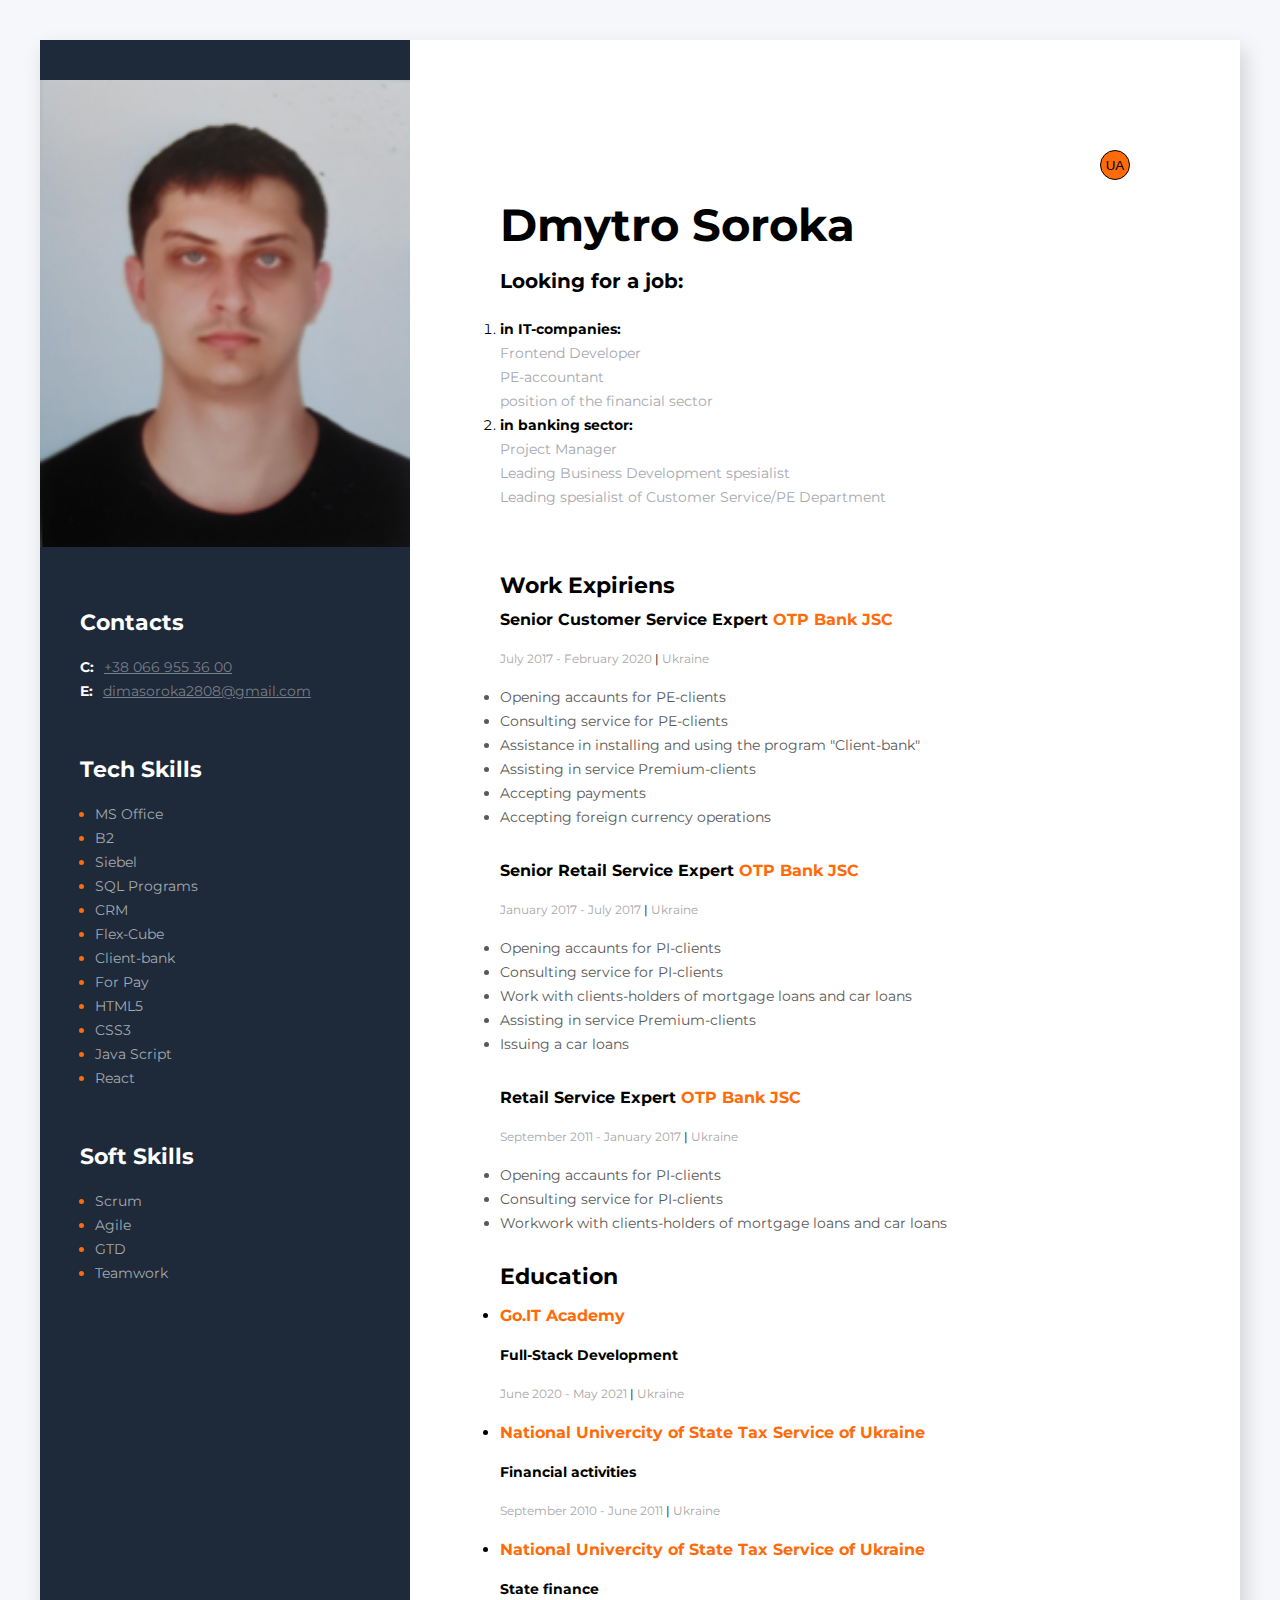
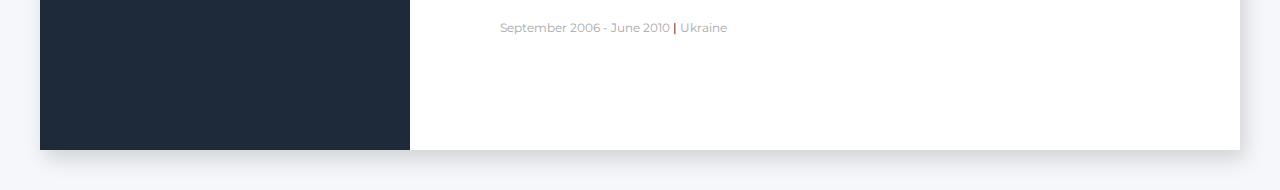
==== enIndex.html @ b2e7a2bf "March 2021 version" ====
<!DOCTYPE html>
<html lang="en">
<head>
    <meta charset="UTF-8">
    <meta name="viewport" content="width=device-width, initial-scale=1.0">
    <title>My resume</title>
    <link rel="stylesheet" href="./css/style.css">
    <link rel="stylesheet" href="https://fonts.googleapis.com/css2?family=Montserrat:wght@400;700&display=swap" rel="stylesheet">
</head>
<body>
    <!--main cintainer-->
    <div class="wrapper">
        <aside class="sidebar">
            <img class="my-photo" src="./img/my-photo.bmp" alt="My photo">

            <!--contacts container-->
            <div class="contacts-container">
                <h3 class="contacts-title"> Contacts</h3>
                <div>
                    <span class="contacts-link-type">C:</span><a class="contacts-link" href="tel:+380669553600">+38 066 955 36 00</a>
                </div>
                <div>
                    <span class="contacts-link-type">E:</span><a class="contacts-link" href="mailto:dimasoroka2808@gmail.com">dimasoroka2808@gmail.com</a>
                </div>                
            </div>

            <!--tech skills container-->
            <div class="tech-skills-container">
                <h3 class="tech-skills-title">Tech Skills</h3>
                <ul>
                    <li class="tech-skills-item">
                        <span class="tech-skills-text">MS Office</span>
                    </li>
                    <li class="tech-skills-item">
                        <span class="tech-skills-text">B2</span>
                    </li>
                    <li class="tech-skills-item">
                        <span class="tech-skills-text">Siebel</span>
                    </li>
                    <li class="tech-skills-item">
                        <span class="tech-skills-text">SQL Programs</span>
                    </li>
                    <li class="tech-skills-item">
                        <span class="tech-skills-text">CRM</span>
                    </li>
                    <li class="tech-skills-item">
                        <span class="tech-skills-text">Flex-Cube</span>
                    </li>
                    <li class="tech-skills-item">
                        <span class="tech-skills-text">Client-bank</span>
                    </li>
                    <li class="tech-skills-item">
                        <span class="tech-skills-text">For Pay</span>
                    </li>
                    <li class="tech-skills-item">
                        <span class="tech-skills-text">HTML5</span>
                    </li>
                    <li class="tech-skills-item">
                        <span class="tech-skills-text">CSS3</span>
                    </li>
                    <li class="tech-skills-item">
                        <span class="tech-skills-text">Java Script</span>
                    </li>
                    <li class="tech-skills-item">
                        <span class="tech-skills-text">React</span>
                    </li>
                </ul>
            </div>

            <!--soft skills container-->
            <div class="soft-skills-container">
                <h3 class="soft-skill-title">
                    <span>Soft Skills</span>
                </h3>
                <ul>
                    <li class="soft-skills-item">
                        <span class="soft-skills-text">Scrum</span>
                    </li>
                    <li class="soft-skills-item">
                        <span class="soft-skills-text">Agile</span>
                    </li>
                    <li class="soft-skills-item">
                        <span class="soft-skills-text">GTD</span>
                    </li>
                    <li class="soft-skills-item">
                        <span class="soft-skills-text">Teamwork</span>
                    </li>
                </ul>
            </div>
        </aside>

        <!--about me container-->
        <div class="about-me-container">
            <div class="button-container">
                <button type="button" class="button">
                    <a class="button-link" href="./index.html">UA</a>
                </button> 
            </div>
            <!--about me main info-->
            <div class="info-container">
                <h1 class="name">Dmytro Soroka</h1>

                <h3 class="discription-title">Looking for a job:</h3>
                <ol class="discription">
                    <li>
                        <h4>in IT-companies:</h4>
                        <ul class="discription-item">
                            <li>Frontend Developer</li>
                            <li>PE-accountant</li>
                            <li>position of the financial sector</li>
                        </ul>
                    </li>
                    <li>
                        <h4>in banking sector:</h4>
                        <ul class="discription-item">
                            <li>Project Manager</li>
                            <li>Leading Business Development spesialist</li>
                            <li>Leading spesialist of Customer Service/PE Department</li>
                        </ul>
                    </li>
                </ol>
            </div>

            <!--work expiriens-->
            <div>
                <h3 class="about-me-title">Work Expiriens</h3>

                <!--3rd position-->
                <div>
                    <h4 class="professional-title">Senior Customer Service Expert <span class="profession-company">OTP Bank JSC</span></h4>
                    <span class="profession-time">
                        July 2017 - February 2020 <span class="profession-divider"> | </span> Ukraine
                    </span>

                    <ul class="profession-duties">
                        <li class="profession-duties-items">Opening accaunts for PE-clients</li>
                        <li class="profession-duties-items">Consulting service for PE-clients</li>
                        <li class="profession-duties-items">Assistance in installing and using the program "Client-bank"</li>
                        <li class="profession-duties-items">Assisting in service Premium-clients</li>                        
                        <li class="profession-duties-items">Accepting payments</li>
                        <li class="profession-duties-items">Accepting foreign currency operations</li>
                    </ul>
                </div>

                <!--2nd position-->
                <div>
                    <h4 class="professional-title">Senior Retail Service Expert <span class="profession-company">OTP Bank JSC</span></h4>
                    <span class="profession-time">
                        January 2017 - July 2017 <span class="profession-divider"> | </span>Ukraine
                    </span>

                    <ul class="profession-duties">
                        <li class="profession-duties-items">Opening accaunts for PI-clients</li>
                        <li class="profession-duties-items">Consulting service for PI-clients</li>
                        <li class="profession-duties-items">Work with clients-holders of mortgage loans and car loans</li>
                        <li class="profession-duties-items">Assisting in service Premium-clients</li>
                        <li class="profession-duties-items">Issuing a car loans</li>
                    </ul>
                </div>

                <!--1st position-->
                <div>
                    <h4 class="professional-title">Retail Service Expert <span class="profession-company">OTP Bank JSC</span></h4>
                    <span class="profession-time">
                        September 2011 - January 2017 <span class="profession-divider"> | </span>Ukraine
                    </span>

                    <ul class="profession-duties">
                        <li class="profession-duties-items">Opening accaunts for PI-clients</li>
                        <li class="profession-duties-items">Consulting service for PI-clients</li>
                        <li class="profession-duties-items">Workwork with clients-holders of mortgage loans and car loans</li>
                    </ul>
                </div>

                <!--education-->
                <div>
                    <h3 class="about-me-title">Education</h3>                    
                    <ul>
                        <li>
                            <h4 class="education-title">Go.IT Academy</h4>
                            <p class="education-specialization">Full-Stack Development</p>
                            <span class="profession-time">
                                June 2020 - May 2021 <span class="profession-divider"> | </span> Ukraine
                            </span>
                        </li>
                        <li>                                      
                            <h4 class="education-title">National Univercity of State Tax Service of Ukraine</h4>
                            <p class="education-specialization">Financial activities</p>
                            <span class="profession-time">
                                September 2010 - June 2011 <span class="profession-divider"> | </span> Ukraine
                            </span>
                        </li>
                        <li>
                            <h4 class="education-title">National Univercity of State Tax Service of Ukraine</h4>
                            <p class="education-specialization">State finance</p>
                            <span class="profession-time">
                                September 2006 - June 2010 <span class="profession-divider"> | </span> Ukraine
                            </span>
                        </li>  
                    </ul>
                </div>
            </div>
        </div>
    </div>

</body>
</html>
---- css/style.css ----
* {
  padding: 0;
  margin: 0;
  box-sizing: border-box;
}

body {
  background: #f5f7fa;
  padding-left: 20px;
  padding-right: 20px;
  padding-top: 40px;
  padding-bottom: 40px;
  font-family: Montserrat;
}

.wrapper {
  background: #ffffff;
  display: flex;
  max-width: 1200px;
  margin: 0 auto;
  box-shadow: 5px 9px 20px rgba(0, 0, 0, 0.15);
}

.sidebar {
  background: #1e2939;
  width: 370px;
  padding-top: 40px;
  padding-bottom: 40px;
}

.my-photo {
  width: 370px;
}

.contacts-container {
  margin-top: 60px;
  margin-left: 40px;
  margin-right: 40px;
}

.contacts-title {
  font-size: 22px;
  font-weight: 700;
  line-height: 24px;
  color: #ffffff;
  margin-bottom: 20px;
}

.contacts-link-type {
  font-size: 14px;
  font-weight: 700;
  line-height: 24px;
  color: #ffffff;
  margin-right: 10px;
}

.contacts-link {
  font-size: 14px;
  font-weight: 400;
  line-height: 24px;
  color: #787e88;
}

.tech-skills-container {
  margin-left: 40px;
  margin-right: 40px;
  margin-top: 55px;
}

.tech-skills-title {
  font-size: 22px;
  font-weight: 700;
  line-height: 24px;
  margin-bottom: 20px;
  color: #ffffff;
}

.tech-skills-item {
  font-size: 14px;
  font-weight: 400;
  line-height: 24px;
  margin-left: 15px;
  color: #ff6b08;
}

.tech-skills-text {
  color: #a5a9b0;
}

.soft-skills-container {
  margin-left: 40px;
  margin-right: 40px;
  margin-top: 55px;
}

.soft-skill-title {
  font-size: 22px;
  font-weight: 700;
  line-height: 24px;
  margin-bottom: 20px;
  color: #ffffff;
}

.soft-skills-item {
  font-size: 14px;
  font-weight: 400;
  line-height: 24px;
  margin-left: 15px;
  color: #ff6b08;
}

.soft-skills-text {
  color: #a5a9b0;
}

.about-me-container {
  padding-left: 90px;
  padding-right: 90px;
  padding-top: 110px;
  padding-bottom: 110px;
}

.button-container {
  margin-left: 600px;
}

.button {
  width: 30px;
  height: 30px;

  border: 1px solid #000000;
  border-radius: 50%;

  background-color: #ff6b08;
}

.button-link {
  text-decoration: none;
  color: #000000;
}

.info-container {
  margin-bottom: 65px;
}

.name {
  font-size: 45px;
  font-weight: 700;
  line-height: 89px;
}

.discription-title {
  font-size: 20px;
}

.discription {
  font-size: 14px;
  font-weight: 400;
  line-height: 24px;
  margin-top: 24px;
}

.discription-item {
  list-style: none;
  color: #a5a9b0;
}

.about-me-title {
  font-size: 22px;
  font-weight: 700;
  line-height: 24px;
  margin-bottom: 10px;
}

.professional-title {
  font-size: 16px;
  font-weight: 700;
  line-height: 24px;
  margin-top: 10px;
  margin-bottom: 15px;
}

.profession-company {
  color: #ff6b08;
}

.profession-time {
  color: #a8a8a8;
  font-size: 12px;
  font-weight: 400;
  line-height: 24px;
}

.profession-divider {
  color: #000000;
}

.profession-duties {
  margin-top: 14px;
  margin-bottom: 30px;
}

.profession-duties-items {
  color: #595959;
  font-size: 14px;
  font-weight: 400;
  line-height: 24px;
}

.education-title {
  font-size: 16px;
  font-weight: 700;
  line-height: 24px;
  color: #ff6b08;
  margin-bottom: 15px;
  margin-top: 15px;
}

.education-specialization {
  font-size: 14px;
  font-weight: 700;
  line-height: 24px;
  margin-bottom: 15px;
}
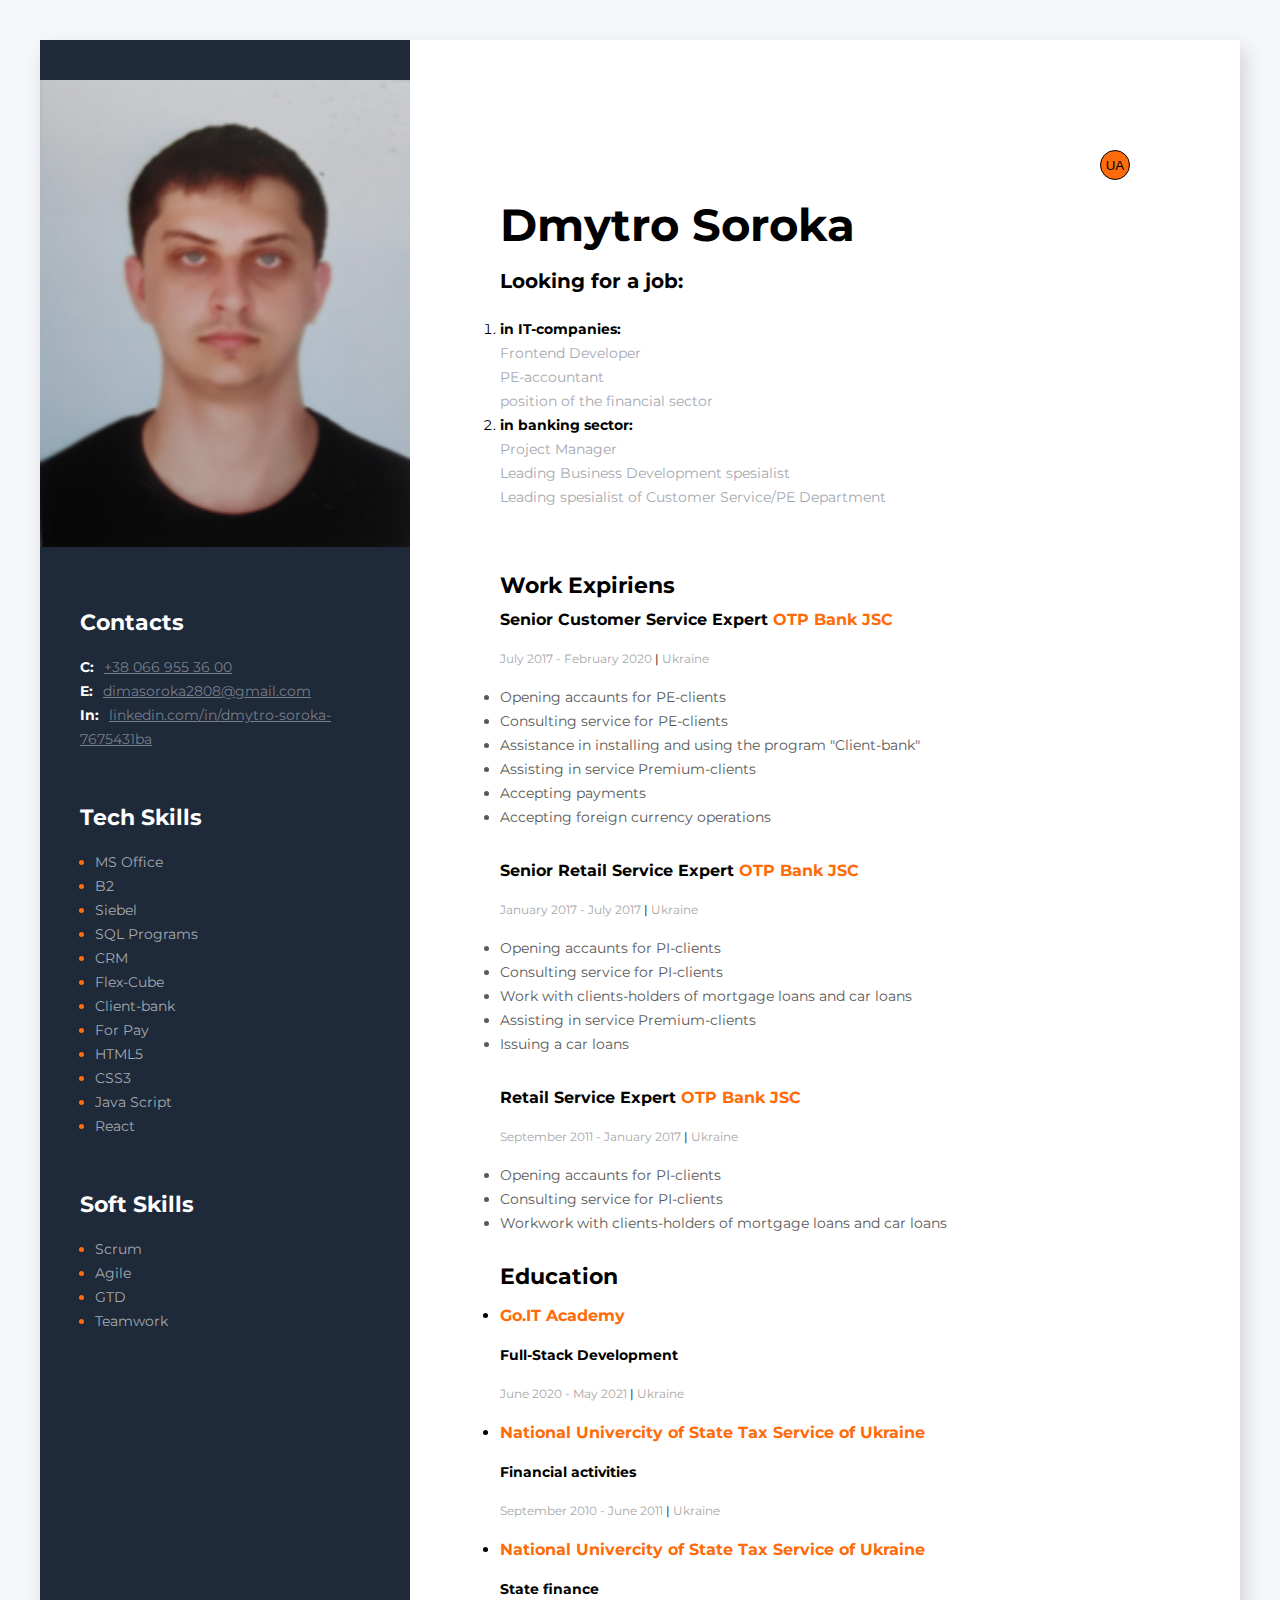
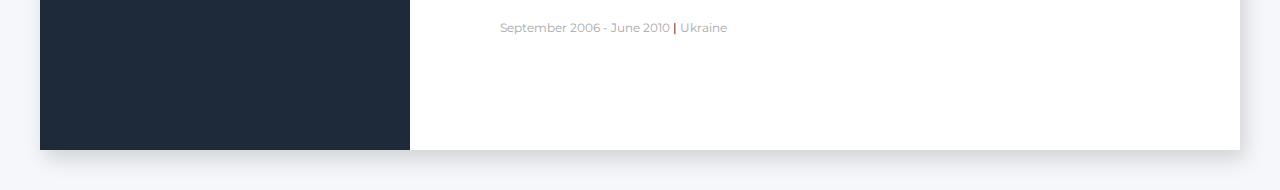
==== commit 26adb775: "March 2021 version 1.1" ====
--- a/enIndex.html
+++ b/enIndex.html
@@ -21,6 +21,9 @@
                 </div>
                 <div>
                     <span class="contacts-link-type">E:</span><a class="contacts-link" href="mailto:dimasoroka2808@gmail.com">dimasoroka2808@gmail.com</a>
+                </div>
+                <div>
+                    <span class="contacts-link-type">In:</span><a class="contacts-link" href="linkedin.com/in/dmytro-soroka-7675431ba">linkedin.com/in/dmytro-soroka-7675431ba</a>
                 </div>                
             </div>
 
